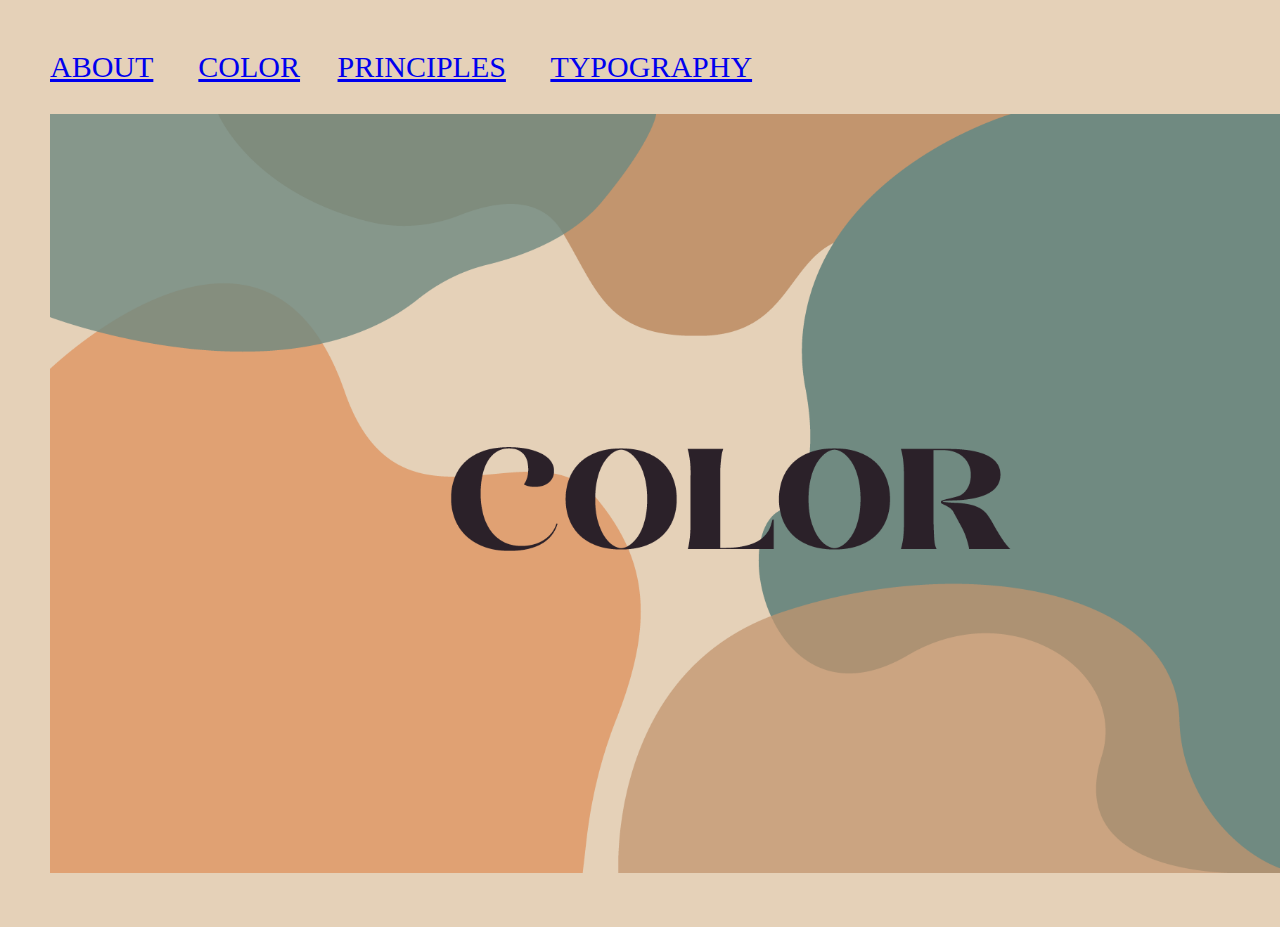
==== color.html @ 31cc6997 "Add files via upload" ====
<!doctype html>
<html>
<head>
<meta charset="UTF-8">
<title>code</title>
<link href="stylesheet.css" rel="stylesheet" type="text/css">
<style type="text/css">
body {
    background-color: #E5D1B8;
    margin-left: 50px;
    margin-top: 50px;
    margin-right: 50px;
    margin-bottom: 50px;
}
</style>
</head>

<body>
<div class="container nav">
		<p style="font-family: 'Playfair Display Regular Black'; font-size: 30px;"><a href="index.html">ABOUT</a>&nbsp; &nbsp; &nbsp; <a href="color.html">COLOR</a>&nbsp; &nbsp; &nbsp;<a href="principles.html">PRINCIPLES</a>&nbsp; &nbsp; &nbsp; <a href="typography.html">TYPOGRAPHY</a></p>
</div>
<img src="color.png" width="1350" alt=""/> <span style="color: #E5D1B8"></span>

</body>
</html>
---- stylesheet.css ----
@charset "UTF-8";
.nav {
    /* [disabled]background-color: #708A81; */
    color: #708A81;
}
style>
a:link, a:visited {
  background-color: #708A81;
  color: #2B2128;
  padding: 15px 25px;
  text-align: center;
  text-decoration: none;
  display: inline-block;
}

a:hover, a:active {
  background-color: #DD8E58;
}.head2 {
    color: #708A81;
    font-family: Baskerville, "Palatino Linotype", Palatino, "Century Schoolbook L", "Times New Roman", serif;
    font-size: 65px;
    margin-left: 80px;
    margin-right: 80px;
}
.head3 {
    color: #708A81;
    font-family: Baskerville, "Palatino Linotype", Palatino, "Century Schoolbook L", "Times New Roman", serif;
    font-size: 65px;
    margin-left: 80px;
    margin-right: 80px;
}
.typ.h2 {
    color: #317DFF;
}
.typh2 {
    color: #2B2128;
    font-family: Baskerville, "Palatino Linotype", Palatino, "Century Schoolbook L", "Times New Roman", serif;
    font-weight: lighter;
    margin-left: 80px;
    margin-right: 80px;
    font-size: 20px;
}
.typ1 {
    margin-left: 80px;
    margin-right: 80px;
    color: #2B2128;
    font-family: Baskerville, "Palatino Linotype", Palatino, "Century Schoolbook L", "Times New Roman", serif;
    font-size: 25px;
    font-weight: 200;
}
.typ3 {
    color: #708A81;
    font-family: Baskerville, "Palatino Linotype", Palatino, "Century Schoolbook L", "Times New Roman", serif;
    font-size: 40px;
    font-weight: 600;
    margin-left: 80px;
}
.typ4 {
    margin-left: 80px;
    margin-right: 80px;
    color: #2B2128;
    font-family: Baskerville, "Palatino Linotype", Palatino, "Century Schoolbook L", "Times New Roman", serif;
    font-size: 25px;
    font-weight: 200;
}
.typh3 {
    color: #708A81;
    font-family: Baskerville, "Palatino Linotype", Palatino, "Century Schoolbook L", "Times New Roman", serif;
    font-weight: 600;
    font-size: 40px;
    margin-left: 80px;
    margin-right: 80px;
}
.typp1 {
    color: #2B2128;
    font-family: Baskerville, "Palatino Linotype", Palatino, "Century Schoolbook L", "Times New Roman", serif;
    font-weight: 200;
    font-size: 25px;
    margin-left: 80px;
    margin-right: 80px;
}
.typhh3 {
    margin-left: 80px;
    margin-right: 80px;
    text-align: center;
    font-size: 30px;
    font-weight: bold;
    color: #E5D1B8;
    font-family: "Trophy Regular";
    background-color: #2B2128;
    padding-top: 30px;
    padding-bottom: 30px;
    padding-left: 20px;
    padding-right: 20px;
}
.typp2 {
    color: #2B2128;
    font-family: Baskerville, "Palatino Linotype", Palatino, "Century Schoolbook L", "Times New Roman", serif;
    font-weight: 200;
    font-size: 25px;
    margin-left: 80px;
    margin-right: 80px;
}
.typph2 {
    color: #708A81;
    font-family: Baskerville, "Palatino Linotype", Palatino, "Century Schoolbook L", "Times New Roman", serif;
    font-weight: 600;
    font-size: 40px;
    margin-left: 80px;
    margin-right: 80px;
}
maintext {
    color: #2B2128;
    font-family: Baskerville, "Palatino Linotype", Palatino, "Century Schoolbook L", "Times New Roman", serif;
    font-weight: 200;
    font-size: 25px;
    margin-left: 80px;
    margin-right: 80px;
}
.image.author {
    text-align: center;
    float: left;
    margin-left: 80px;
    margin-right: 80px;
}
.authortext {
    float: right;
}
.typh33 {
    margin-left: 120px;
    margin-right: 120px;
    text-align: center;
    color: #708A81;
    font-family: "Trophy Regular";
    font-size: 25px;
    font-weight: lighter;
}
.bottom {
}
.button1 {
    margin-left: 120px;
    font-family: "Trophy Regular";
    color: #E5D1B8;
    background-color: #DD8E58;
    background-image: url(url);
    font-size: 25px;
    padding-top: 20px;
    padding-bottom: 20px;
    padding-left: 20px;
    padding-right: 20px;
    border-radius: 20px;
    -webkit-box-shadow: inset 30px 30px 10px #DD8E58;
    box-shadow: inset 30px 30px 10px #DD8E58;
}
.button2 {
    font-family: "Trophy Regular";
    font-size: 25px;
    background-color: #DD8E58;
    color: #E5D1B8;
    border-radius: 20px;
    padding-top: 5px;
    padding-bottom: 5px;
    padding-left: 5px;
    padding-right: 5px;
    text-align: center;
}
.toneimage {
    margin-left: 85px;
    margin-right: 80px;
    float: inherit
}
.list {
    margin-left: 250px;
    margin-right: 600px;
    background-color: #C1946D;
    background-size: auto auto;
    border-radius: 10px;
    padding-left: 30px;
    padding-right: 30px;
    padding-top: 10px;
    padding-bottom: 10px;
    font-family: "Trophy Regular";
    font-style: oblique;
    font-weight: 600;
    color: #E5D1B8;
    font-size: 25px;
    text-align: left;
}
.tpph2 {
}
.li {
}
.negativeimage {
    margin-left: 80px;
    margin-right: 80px;
    padding-top: 30px;
    padding-bottom: 30px;
}
.button11 {
    margin-left: 100px;
    -webkit-box-shadow: inset 0px 0px;
    box-shadow: inset 0px 0px;
}
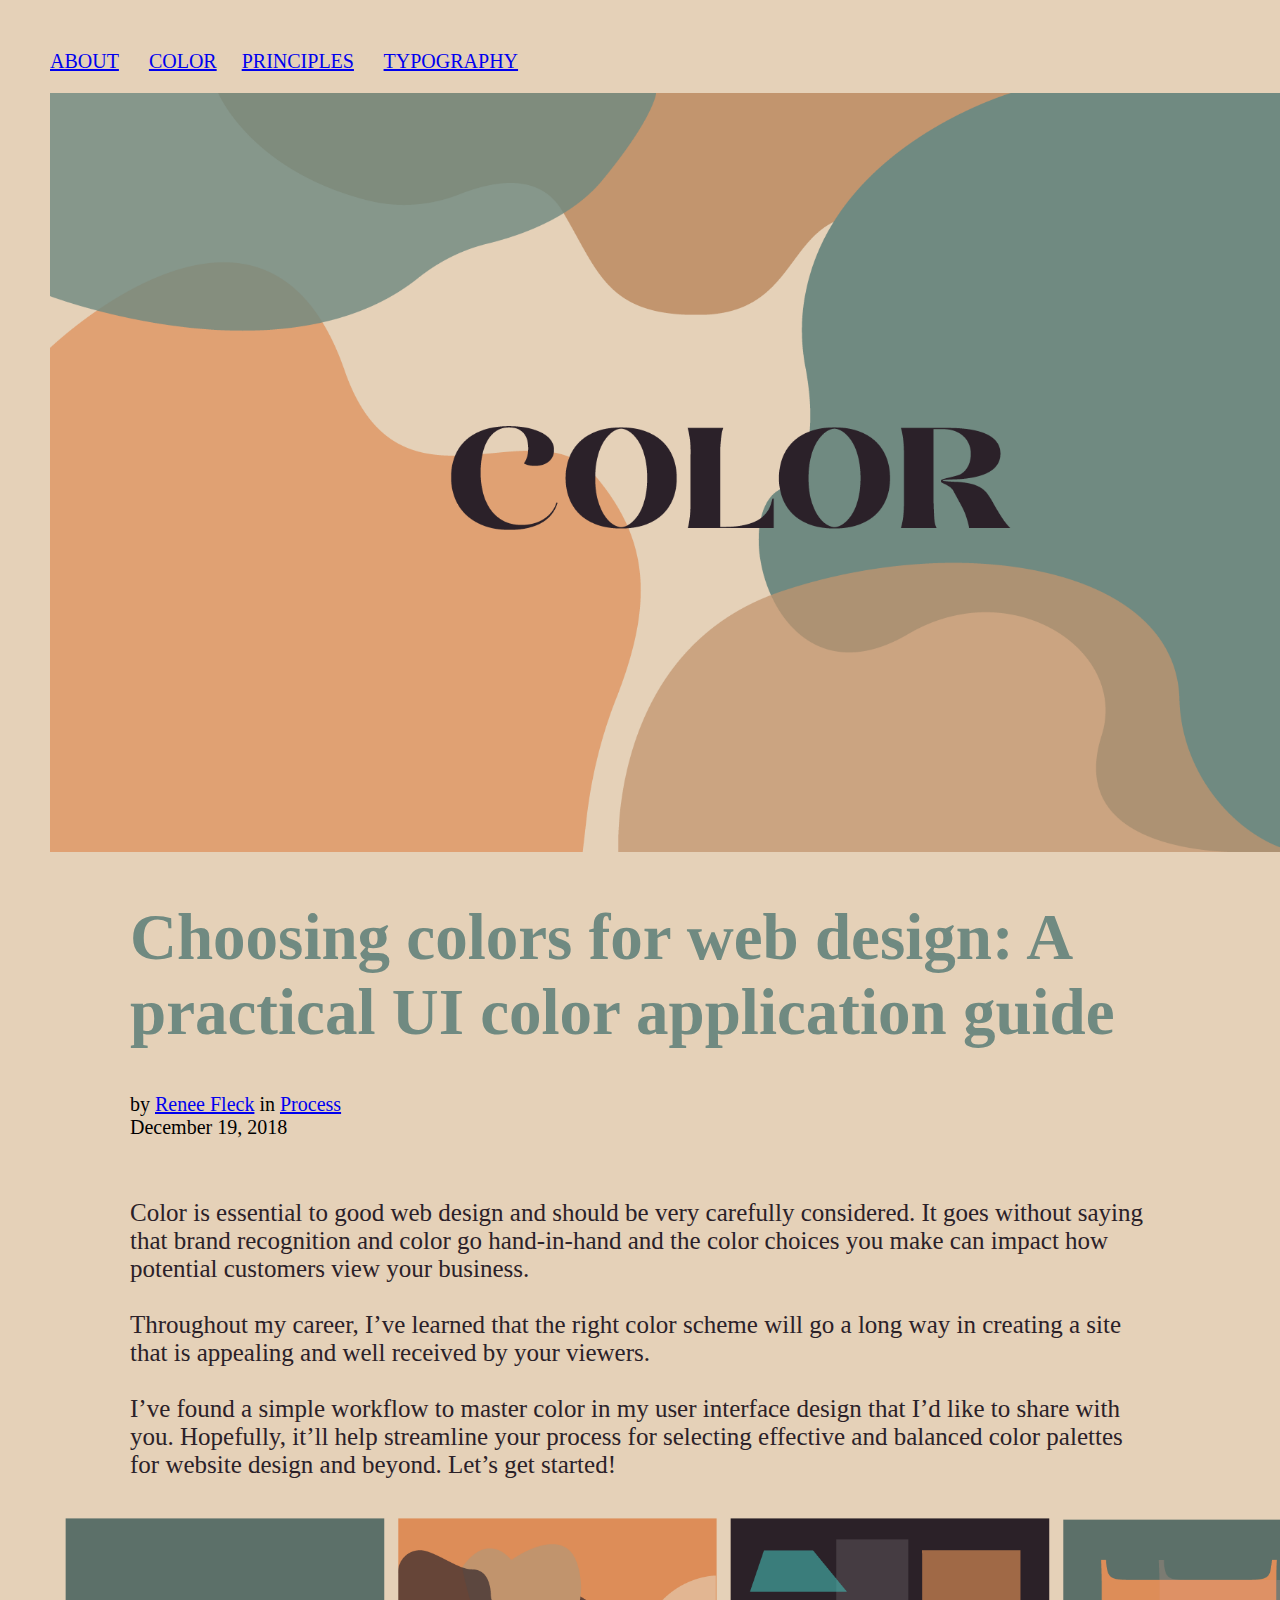
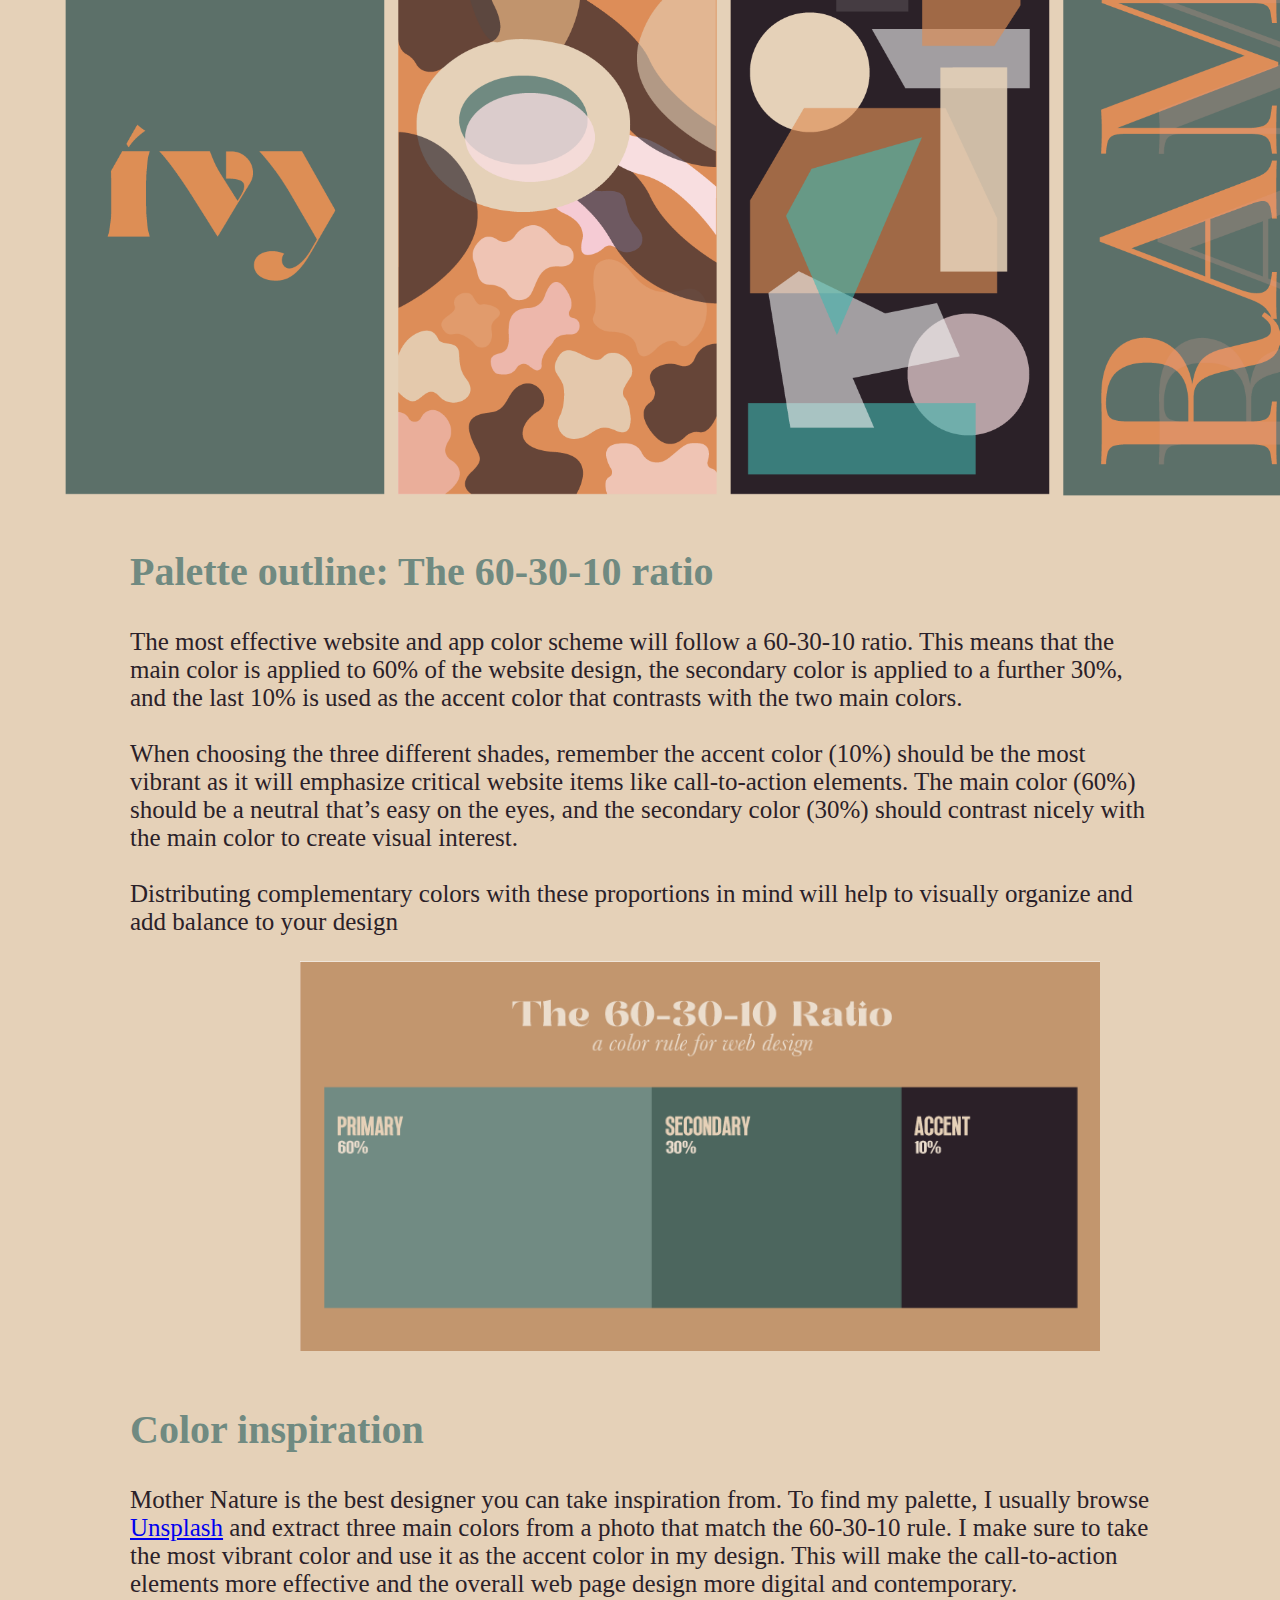
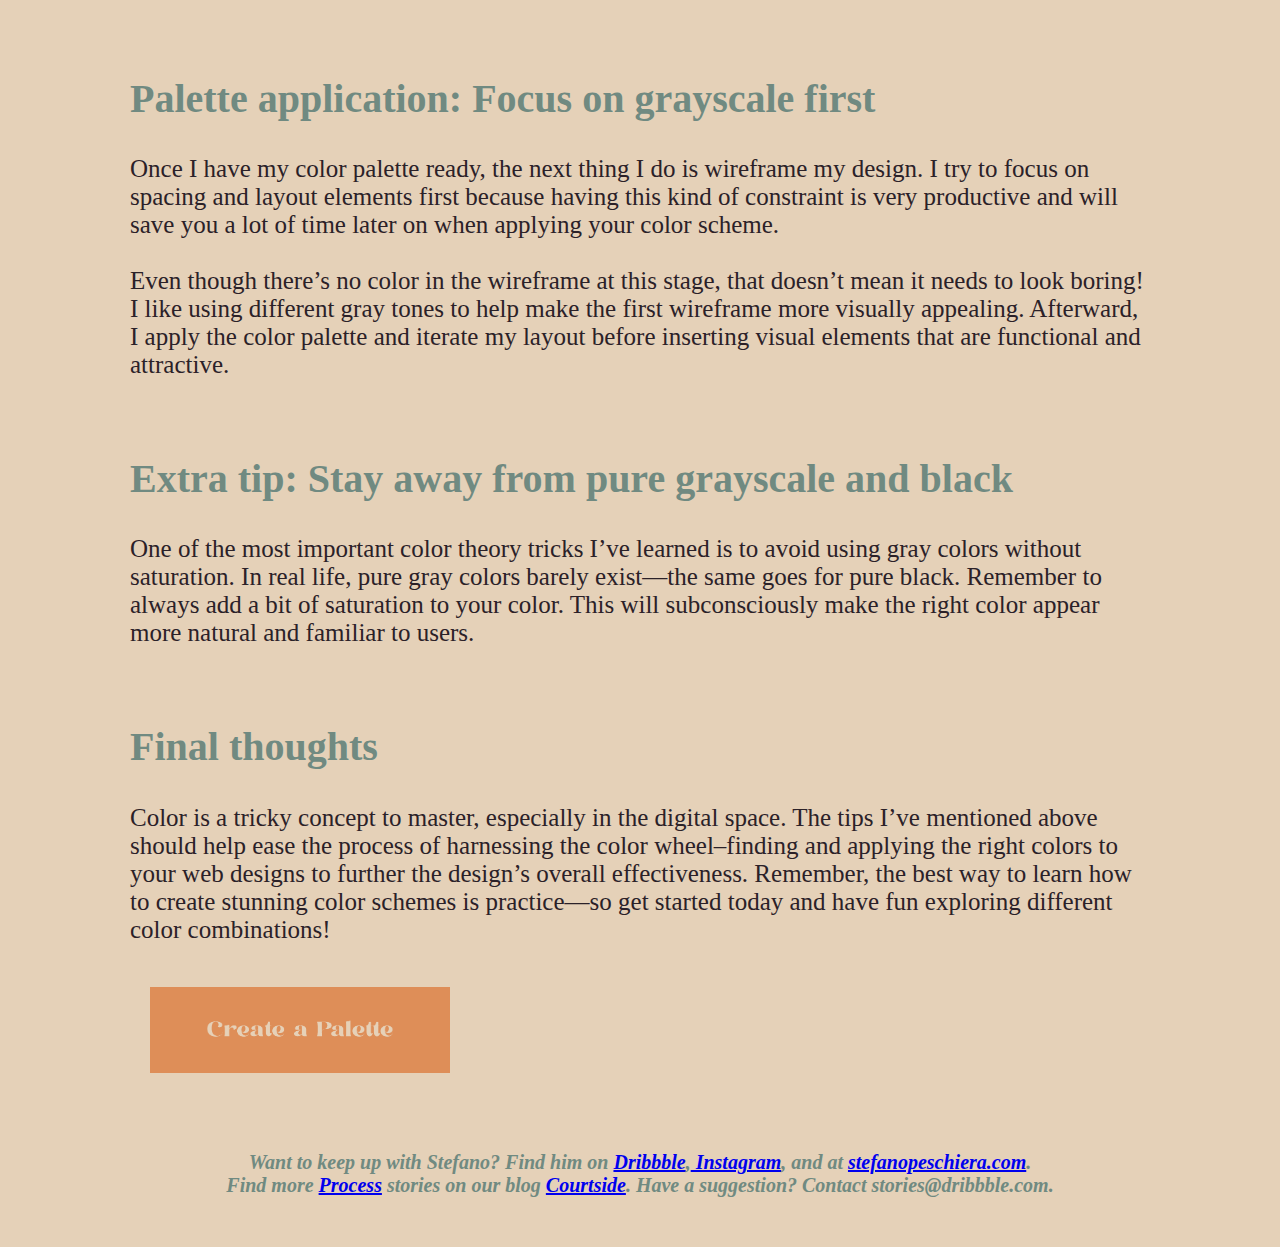
==== commit 3864677c: "Add files via upload" ====
--- a/color.html
+++ b/color.html
@@ -17,9 +17,47 @@
 
 <body>
 <div class="container nav">
-		<p style="font-family: 'Playfair Display Regular Black'; font-size: 30px;"><a href="index.html">ABOUT</a>&nbsp; &nbsp; &nbsp; <a href="color.html">COLOR</a>&nbsp; &nbsp; &nbsp;<a href="principles.html">PRINCIPLES</a>&nbsp; &nbsp; &nbsp; <a href="typography.html">TYPOGRAPHY</a></p>
+		<p style="font-family: 'Playfair Display Regular Black'; font-size: 20px;"><a href="index.html">ABOUT</a>&nbsp; &nbsp; &nbsp; <a href="color.html">COLOR</a>&nbsp; &nbsp; &nbsp;<a href="principles.html">PRINCIPLES</a>&nbsp; &nbsp; &nbsp; <a href="typography.html">TYPOGRAPHY</a></p>
 </div>
 <img src="color.png" width="1350" alt=""/> <span style="color: #E5D1B8"></span>
-
+	
+	<h1 class="head1">Choosing colors for web design: A practical UI color application guide</h1>
+<h2 class="colorwho">by <a href="https://dribbble.com/reneefleck">Renee Fleck</a> in <a href="https://dribbble.com/stories/categories/process">Process</a> 
+<br>December 19, 2018</h2>
+	<br>
+	<p class="typp2">Color is essential to good web design and should be very carefully considered. It goes without saying that brand recognition and color go hand-in-hand and the color choices you make can impact how potential customers view your business.
+<br>
+<br>Throughout my career, I’ve learned that the right color scheme will go a long way in creating a site that is appealing and well received by your viewers.
+<br>
+<br> I’ve found a simple workflow to master color in my user interface design that I’d like to share with you. Hopefully, it’ll help streamline your process for selecting effective and balanced color palettes for website design and beyond. Let’s get started!</p>
+	
+	<img src="colorimage.png" width="1350"  alt=""/>
+<h2 class="typph2">Palette outline: The 60-30-10 ratio
+</h2>
+<p class="typp2">The most effective website and app color scheme will follow a 60-30-10 ratio. This means that the main color is applied to 60% of the website design, the secondary color is applied to a further 30%, and the last 10% is used as the accent color that contrasts with the two main colors.
+<br>
+<br>When choosing the three different shades, remember the accent color (10%) should be the most vibrant as it will emphasize critical website items like call-to-action elements. The main color (60%) should be a neutral that’s easy on the eyes, and the secondary color (30%) should contrast nicely with the main color to create visual interest.
+<br>
+<br>Distributing complementary colors with these proportions in mind will help to visually organize and add balance to your design</p>
+	<img src="ratio.png" alt="" width="800" class="ratioimage"/><br>
+	<br><h2 class="typph2">Color inspiration</h2>
+	<p class="typp2">Mother Nature is the best designer you can take inspiration from. To find my palette, I usually browse <a href="https://unsplash.com">Unsplash</a> and extract three main colors from a photo that match the 60-30-10 rule. I make sure to take the most vibrant color and use it as the accent color in my design. This will make the call-to-action elements more effective and the overall web page design more digital and contemporary.</p>
+	<br><h2 class="typph2">Palette application: Focus on grayscale first</h2>
+	<p class="typp2">Once I have my color palette ready, the next thing I do is wireframe my design. I try to focus on spacing and layout elements first because having this kind of constraint is very productive and will save you a lot of time later on when applying your color scheme.
+<br>
+<br>Even though there’s no color in the wireframe at this stage, that doesn’t mean it needs to look boring! I like using different gray tones to help make the first wireframe more visually appealing. Afterward, I apply the color palette and iterate my layout before inserting visual elements that are functional and attractive.</p>
+	<br><h2 class="typph2">Extra tip: Stay away from pure grayscale and black</h2>
+	<p class="typp2">One of the most important color theory tricks I’ve learned is to avoid using gray colors without saturation. In real life, pure gray colors barely exist—the same goes for pure black. Remember to always add a bit of saturation to your color. This will subconsciously make the right color appear more natural and familiar to users.</p>
+	
+	<br><h2 class="typph2">Final thoughts
+</h2>
+	<p class="typp2">Color is a tricky concept to master, especially in the digital space. The tips I’ve mentioned above should help ease the process of harnessing the color wheel–finding and applying the right colors to your web designs to further the design’s overall effectiveness. Remember, the best way to learn how to create stunning color schemes is practice—so get started today and have fun exploring different color combinations!</p>
+	
+	<br>
+    <a href="https://coolors.co"><img src="palette.png" width="300" alt="" class="button11"></a><br>
+<br>
+	<br>
+	<br><h3 class="bottom"><em>Want to keep up with Stefano? Find him on <a href="https://dribbble.com/stefanopeschiera">Dribbble</a>,<a href="https://www.instagram.com/stefanopeschiera.design/"> Instagram</a>, and at <a href="https://www.stefanopeschiera.com">stefanopeschiera.com</a>. <br>
+Find more <a href="https://dribbble.com/stories/categories/process">Process</a> stories on our blog <a href="https://dribbble.com/stories">Courtside</a>. Have a suggestion? Contact stories@dribbble.com.</em></h3>
 </body>
 </html>
--- a/stylesheet.css
+++ b/stylesheet.css
@@ -1,7 +1,9 @@
 @charset "UTF-8";
+
+.image {
+}
 .nav {
     /* [disabled]background-color: #708A81; */
-    color: #708A81;
 }
 style>
 a:link, a:visited {
@@ -15,83 +17,66 @@
 
 a:hover, a:active {
   background-color: #DD8E58;
-}.head2 {
+}
+.About {
+    font-size: 75px;
+    font-family: 'Trophy Regular';
     color: #708A81;
-    font-family: Baskerville, "Palatino Linotype", Palatino, "Century Schoolbook L", "Times New Roman", serif;
-    font-size: 65px;
     margin-left: 80px;
     margin-right: 80px;
 }
-.head3 {
-    color: #708A81;
-    font-family: Baskerville, "Palatino Linotype", Palatino, "Century Schoolbook L", "Times New Roman", serif;
-    font-size: 65px;
+.text {
+    font-size: 25px;
+    font-family: Baskerville, "Palatino Linotype", Palatino, "Century Schoolbook L", "Times New Roman", "serif";
+    color: #2B2128;
+    text-align: left;
+    font-weight: normal;
+    min-width: 0px;
     margin-left: 80px;
     margin-right: 80px;
+    line-height: 40px;
 }
-.typ.h2 {
-    color: #317DFF;
+.container class {
+	
+}.w3-container.w3-red {
+    background-color: #708A81;
+    padding-top: 25px;
+    padding-bottom: 25px;
+    font-family: Baskerville, "Palatino Linotype", Palatino, "Century Schoolbook L", "Times New Roman", serif;
+    font-size: 25px;
+    text-align: left;
+    line-height: 30px;
+    color: #2B2128;
+    margin-left: 80px;
+    margin-right: 80px;
+    border-color: #708A81;
+    border-width: 50px;
+    padding-left: 30px;
+    padding-right: 15px;
 }
-.typh2 {
-    color: #2B2128;
+.w3-container.w3-red h1 em {
+    color: #DD8E58;
+    font-size: 55px;
+    font-style: normal;
+}
+.list {
+    font-family: Baskerville, "Palatino Linotype", Palatino, "Century Schoolbook L", "Times New Roman", serif;
+    font-size: 25px;
+    line-height: 50px;
+}
+.head1 {
+    margin-left: 80px;
+    margin-right: 80px;
+    color: #708A81;
+    font-size: 65px;
+    font-family: Baskerville, "Palatino Linotype", Palatino, "Century Schoolbook L", "Times New Roman", serif;
+}
+.colorwho {
     font-family: Baskerville, "Palatino Linotype", Palatino, "Century Schoolbook L", "Times New Roman", serif;
     font-weight: lighter;
+    font-size: 20px;
     margin-left: 80px;
     margin-right: 80px;
-    font-size: 20px;
-}
-.typ1 {
-    margin-left: 80px;
-    margin-right: 80px;
-    color: #2B2128;
-    font-family: Baskerville, "Palatino Linotype", Palatino, "Century Schoolbook L", "Times New Roman", serif;
-    font-size: 25px;
-    font-weight: 200;
-}
-.typ3 {
-    color: #708A81;
-    font-family: Baskerville, "Palatino Linotype", Palatino, "Century Schoolbook L", "Times New Roman", serif;
-    font-size: 40px;
-    font-weight: 600;
-    margin-left: 80px;
-}
-.typ4 {
-    margin-left: 80px;
-    margin-right: 80px;
-    color: #2B2128;
-    font-family: Baskerville, "Palatino Linotype", Palatino, "Century Schoolbook L", "Times New Roman", serif;
-    font-size: 25px;
-    font-weight: 200;
-}
-.typh3 {
-    color: #708A81;
-    font-family: Baskerville, "Palatino Linotype", Palatino, "Century Schoolbook L", "Times New Roman", serif;
-    font-weight: 600;
-    font-size: 40px;
-    margin-left: 80px;
-    margin-right: 80px;
-}
-.typp1 {
-    color: #2B2128;
-    font-family: Baskerville, "Palatino Linotype", Palatino, "Century Schoolbook L", "Times New Roman", serif;
-    font-weight: 200;
-    font-size: 25px;
-    margin-left: 80px;
-    margin-right: 80px;
-}
-.typhh3 {
-    margin-left: 80px;
-    margin-right: 80px;
-    text-align: center;
-    font-size: 30px;
-    font-weight: bold;
-    color: #E5D1B8;
-    font-family: "Trophy Regular";
-    background-color: #2B2128;
-    padding-top: 30px;
-    padding-bottom: 30px;
-    padding-left: 20px;
-    padding-right: 20px;
 }
 .typp2 {
     color: #2B2128;
@@ -109,95 +94,23 @@
     margin-left: 80px;
     margin-right: 80px;
 }
-maintext {
-    color: #2B2128;
-    font-family: Baskerville, "Palatino Linotype", Palatino, "Century Schoolbook L", "Times New Roman", serif;
-    font-weight: 200;
-    font-size: 25px;
-    margin-left: 80px;
+.ratio {
+    margin-left: 130px;
     margin-right: 80px;
+	
 }
-.image.author {
-    text-align: center;
-    float: left;
-    margin-left: 80px;
-    margin-right: 80px;
-}
-.authortext {
-    float: right;
-}
-.typh33 {
+
+.bottom {
+    color: #708A81;
+    font-family: "Trophy Regular";
+    font-size: 20px;
     margin-left: 120px;
     margin-right: 120px;
     text-align: center;
-    color: #708A81;
-    font-family: "Trophy Regular";
-    font-size: 25px;
-    font-weight: lighter;
-}
-.bottom {
-}
-.button1 {
-    margin-left: 120px;
-    font-family: "Trophy Regular";
-    color: #E5D1B8;
-    background-color: #DD8E58;
-    background-image: url(url);
-    font-size: 25px;
-    padding-top: 20px;
-    padding-bottom: 20px;
-    padding-left: 20px;
-    padding-right: 20px;
-    border-radius: 20px;
-    -webkit-box-shadow: inset 30px 30px 10px #DD8E58;
-    box-shadow: inset 30px 30px 10px #DD8E58;
-}
-.button2 {
-    font-family: "Trophy Regular";
-    font-size: 25px;
-    background-color: #DD8E58;
-    color: #E5D1B8;
-    border-radius: 20px;
-    padding-top: 5px;
-    padding-bottom: 5px;
-    padding-left: 5px;
-    padding-right: 5px;
-    text-align: center;
-}
-.toneimage {
-    margin-left: 85px;
-    margin-right: 80px;
-    float: inherit
-}
-.list {
-    margin-left: 250px;
-    margin-right: 600px;
-    background-color: #C1946D;
-    background-size: auto auto;
-    border-radius: 10px;
-    padding-left: 30px;
-    padding-right: 30px;
-    padding-top: 10px;
-    padding-bottom: 10px;
-    font-family: "Trophy Regular";
-    font-style: oblique;
-    font-weight: 600;
-    color: #E5D1B8;
-    font-size: 25px;
-    text-align: left;
-}
-.tpph2 {
-}
-.li {
-}
-.negativeimage {
-    margin-left: 80px;
-    margin-right: 80px;
-    padding-top: 30px;
-    padding-bottom: 30px;
 }
 .button11 {
     margin-left: 100px;
-    -webkit-box-shadow: inset 0px 0px;
-    box-shadow: inset 0px 0px;
 }
+.ratioimage {
+    margin-left: 250px;
+}
